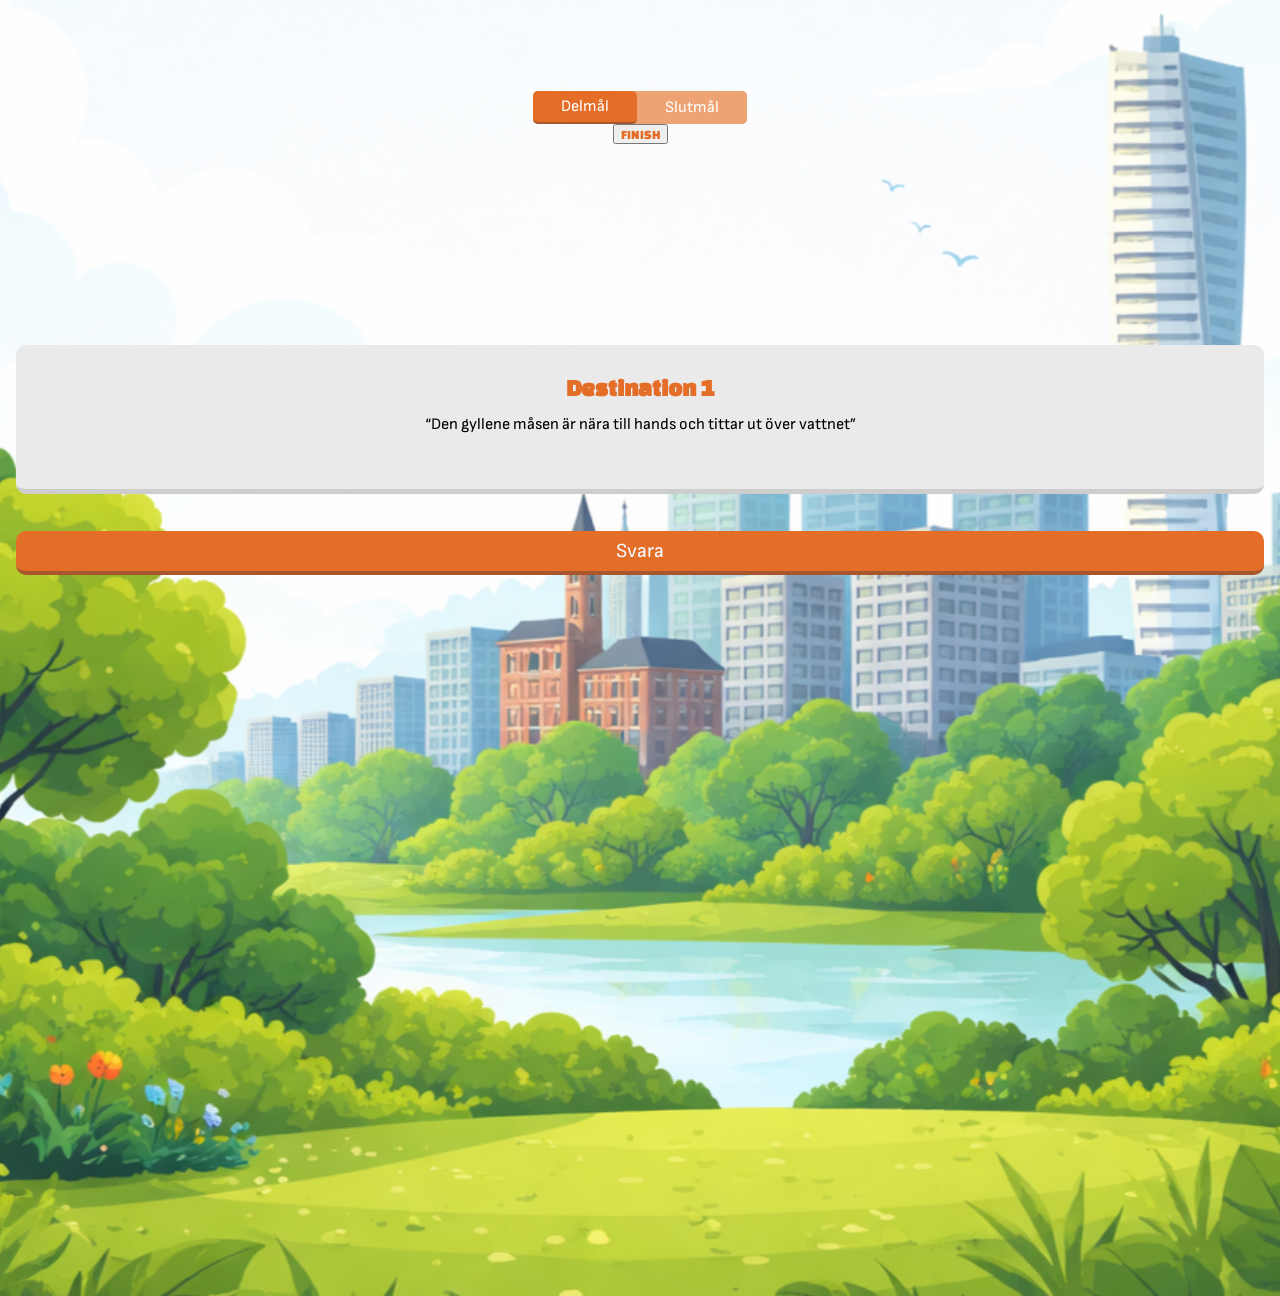
==== client/pages/game.html @ cd7686f3 "Working notification when map btn unlocked" ====
<!DOCTYPE html>
<html lang="en">

<head>
    <meta charset="UTF-8">
    <meta name="viewport" content="width=device-width, initial-scale=1.0">
    <title>Start</title>
    <link rel="stylesheet" href="../css/style.css">
    <link rel="stylesheet" href="../css/game.css">
</head>

<body>
    <img id="gameBackground" src="../media/gameBackground.svg" alt="">
    <main id="pageMain" class="container">
        <section id="timerAndButtonsContainer">
            <h2 id="timer"></h2>
            <div id="buttonContainer">
                <button class="selected" id="partClueBtn">Delmål</button>
                <button id="endClueBtn">Slutmål</button>
            </div>
            <button id="finishBtn" type="button">FINISH</button>

        </section>

        <section id="destinationCardContainer">
            <div class="card">
                <h3>Destination 1</h3>
                <p>“Den gyllene måsen är nära till hands och tittar ut över vattnet”</p>
                <div id="map-btn-wrapper">
                    <button id="mapBtn" class="linkBTN">Karta </button>
                    <div id="notification"></div>
                </div>

            </div>
            <button id="guessPartBtn" class="linkBTN">Svara </button>
        </section>



        <section id="endCardContainer">
            <div class="card">
                <div id="pointContainer">
                    <p>100</p>
                    <img src="../media/el_star-alt.svg" alt="point(s)">
                </div>
                <h3>Ledtråd</h3>
                <p>“Erik vid havet tänker på den nya födelsen i hans gård av pengar.”</p>
            </div>
            <button id="guessEndBtn" class="linkBTN">Svara</button>
        </section>
    </main>
    <div class="overlay-popup">
        <main id="popupMain" class="container">
            <!-- <div id="warningDiv"> <span>VARNING</span> Fel gissning låser svarsknappen för huvudgåtan i 5
                minuter.</div> -->
            <div class="answer-card">
                <img class="close-popup" src="../media/close svg.svg" alt="X to close popup">
                <div class="titleAndInput-container">
                    <h4>Lösning på gåtan</h4>
                    <input type="text">
                    <div id="warningDiv">
                        Fel gissning låser svarsknappen för huvudgåtan i <span>5 minuter</span>
                    </div>
                </div>

                <button class="linkBTN inactive ">Bekräfta</button>
            </div>
        </main>
    </div>

    <script type="module" src="../js/game.js"></script>
    <script type="module" src="../js/gameLogic.js"></script>
</body>

</html>
---- client/css/style.css ----
@font-face {
    font-family: ChangaOne;
    src: url(../media/ChangaOne-Regular.ttf);
}

@font-face {
    font-family: SofiaSans;
    src: url(../media/SofiaSans-VariableFont_wght.ttf);
}

:root {
    --backgroundColor: #F3F9FF;
    --cardColor: #cdcdcd;
    --pFont: SofiaSans;
    --pColorLight: #938C8C;
    --pLarge: 20px;
    --pMedium: 16px;
    --pSmall: 13px;

    --hFont: ChangaOne;
    --hColor: #e46e27;
    --h1Size: 48px;
    --h2Size: 36px;
    --h3Size: 24px;
    --h4Size: 20px;
}


body {
    margin: 0;
    background-color: var(--backgroundColor);
    box-sizing: border-box;
}

.container {
    margin-left: 16px;
    margin-right: 16px;
}

p {
    font-family: var(--pFont);
    margin: 0;
}

h1 {
    font-size: var(--h1Size);
}

h2 {
    font-size: var(--h2Size);
}

h3 {
    font-size: var(--h3Size);
}

h4 {
    font-size: var(--h4Size);
}

h2,
h3,
h4 {
    margin: 0;
}

h1,
h2,
h3,
h4,
button {
    font-family: var(--hFont);
    color: var(--hColor);
}

a {
    text-decoration: none;

}

button:active {
    border-bottom: none;
}

.linkBTN {
    display: flex;
    justify-content: center;
    font-family: var(--pFont);
    font-size: var(--pLarge);
    color: #F3F9FF;
    margin: 5px 0px 0px 0px;
    padding: 8px 0 8px 0;
    width: 100%;
    background-color: var(--hColor);
    border: none;
    border-bottom: 4px solid #A7562E;
    border-radius: 10px;
}


.overlay-popup {

    background-color: rgba(0, 0, 0, 0.75);
    position: absolute;
    top: 0;
    right: 0;
    bottom: 0;
    left: 0;
    display: none;
    align-items: center;
    justify-content: center;
    flex-direction: column;
    z-index: 9999;
    padding: 0 16px;
}

.overlay-popup .container {
    width: 100%;
}


input {
    display: block;
    padding: 8px;
    margin: 0px;
    border: none;
    font-size: 16px;
}

input:focus {
    outline-style: none;
}


.close-popup {
    width: 16px;
    color: #ADADAD;
    position: relative;
    left: -8px;
    top: -8px;
    margin-bottom: -16px;
}


.inactive {
    background-color: #EEA375;
    border-bottom: none;
    color: #EAEAEA;
}

/*
STYLE FOR OVERLAY POPUP CARD
*/

.answer-card {
    display: flex;
    flex-direction: column;
    padding: 24px 16px;
    background: var(--backgroundColor);
    border-radius: 10px;
    gap: 20px;
    /* width: 100%; */
    text-align: center;
}

.answer-card input {
    margin: 8px 0 8px 0;
    background-color: #EAEAEA;
    border: 1px solid #DADADA;
    border-radius: 4px;
}

.answer-card input:focus {
    outline-style: solid;
    outline-color: var(--hColor);
}

.titleAndInput-container {
    display: flex;
    flex-direction: column;
    gap: 8px;
}
---- client/css/game.css ----
body {
    margin: 0px;
}

#gameBackground {
    position: absolute;
    top: 0;
    left: 0;
    right: 0;
    width: 100vw;

    z-index: -1;
}

#pageMain {
    display: flex;
    flex-direction: column;
    align-items: center;
    height: 100vh;
}

section {
    display: flex;
    flex-direction: column;
    align-items: center;
    width: 100%;
    overflow: hidden;
}

#timerAndButtonsContainer {
    height: 30vh;
    padding-top: 75px;
}

#destinationCardContainer {
    gap: 32px;
}

#endCardContainer {
    display: none;
    flex-direction: column;
    gap: 32px;
}

.card {
    background-color: #EAEAEA;
    border-bottom: 5px solid #cdcdcd;
    border-radius: 10px;
    width: 100%;
    padding: 30px;
    box-sizing: border-box;

    display: flex;
    flex-direction: column;
    align-items: center;

    position: relative;
}

.card p {
    margin: 15px 0px 25px 0px;
    font-size: var(--pMedium);
    text-align: center;
}



#pointContainer {
    display: flex;
    position: absolute;
    top: 8px;
    right: 8px;
    gap: 2px;
}

#pointContainer img {
    width: 20px;
    height: 20px;
}

#pointContainer p {
    margin: 0;
}

.guessBtn {
    margin: auto 0px 100px 0px;
    position: relative;
}

#buttonContainer {
    display: flex;
    gap: 0px;
    margin-top: 16px;
    background-color: #EEA375;
    border-radius: 5px;
}

#partClueBtn,
#endClueBtn {
    font-family: var(--pFont);
    font-size: var(--pMedium);
    color: white;
    border: none;
    padding: 6px 28px 6px 28px;
}

#partClueBtn {
    background-color: #EEA375;
    border-radius: 5px;
}

#endClueBtn {
    background-color: #EEA375;
    border-radius: 5px;
}

#buttonContainer .selected {
    background-color: var(--hColor);
    border-bottom: 2px solid #A7562E;
}

#timer {
    font-family: var(--pFont);
    font-size: var(--h2Size);
    color: black;
    font-weight: 250;
}

/* 
#warningDiv {
    background-color: var(--backgroundColor);
    border-radius: 5px;
    margin-bottom: 32px;
    width: fit-content;
    padding: 8px;
    font-size: var(--pSmall);
    font-family: var(--pFont);
    display: none;
} */

#warningDiv {
    font-size: var(--pSmall);
    font-family: var(--pFont);
}

#warningDiv span {
    font-weight: bolder;
    /* display: block; */
}

#map-btn-wrapper {
    display: none;
    position: relative;
    width: 100%;
    /* display: inline-block; */
}

#mapBtn {
    width: 30%;
    font-size: var(--pMedium);
    margin: auto;
}


#notification {
    background-color: #c81b1b;
    color: white;
    font-weight: bold;
    border-radius: 100%;
    position: absolute;
    top: -8px;
    left: 60%;
    width: 18px;
    text-align: center;
    padding: 4px;
}
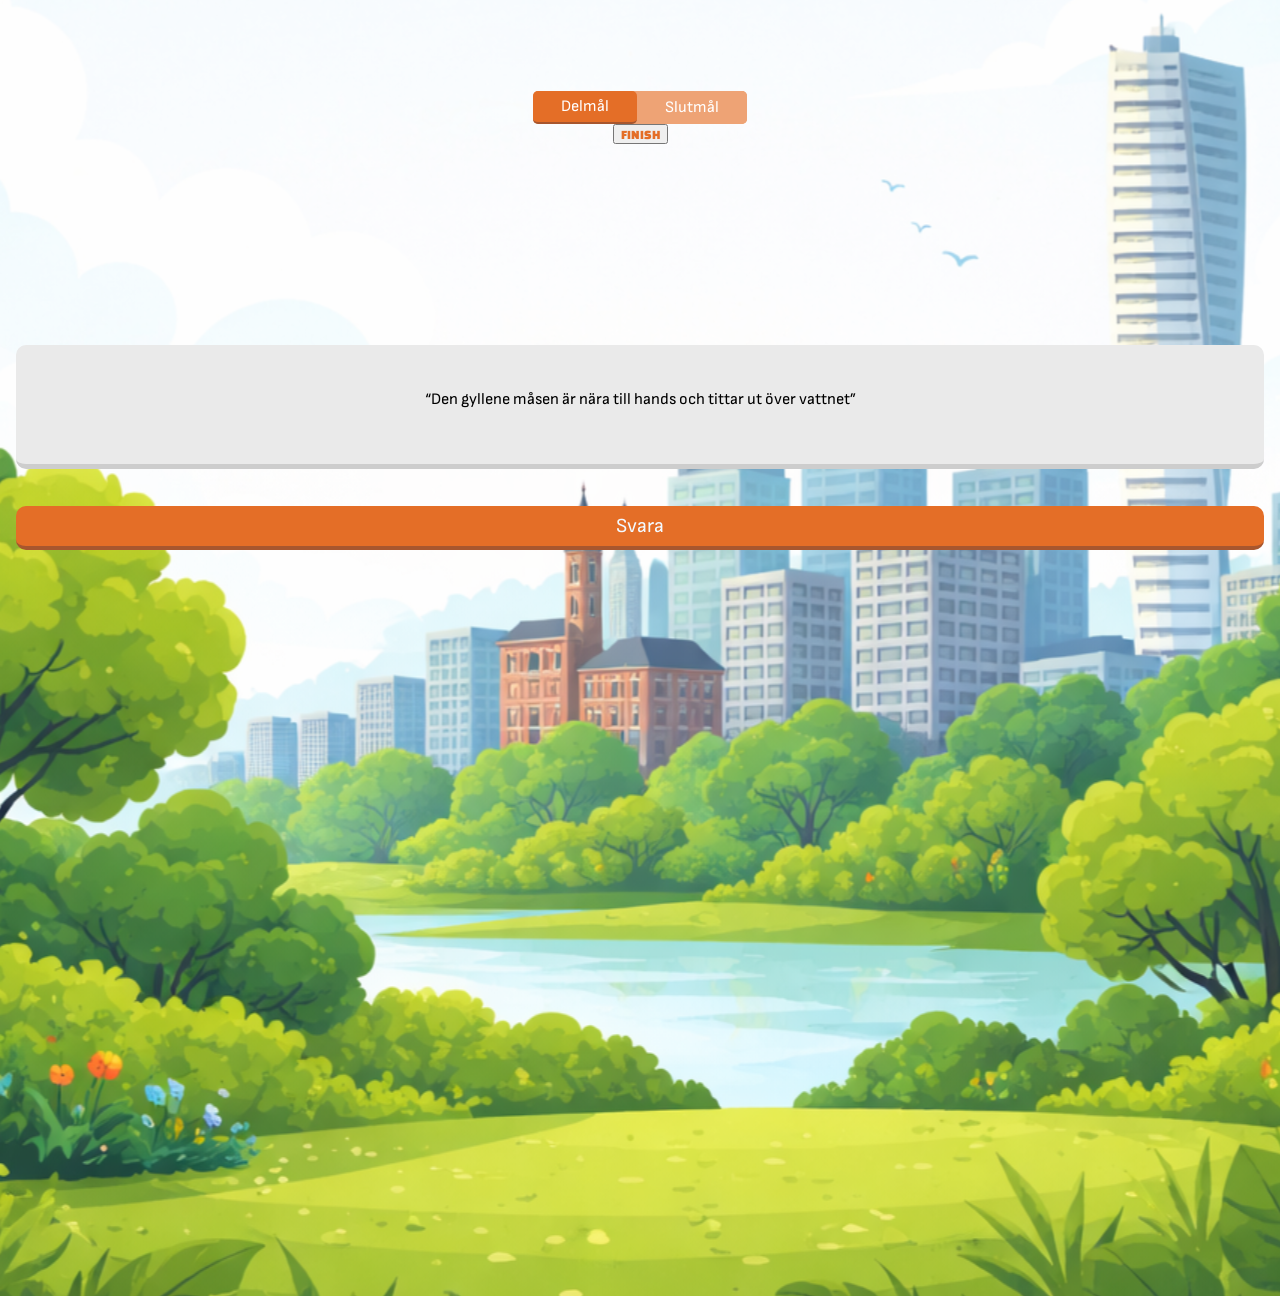
==== commit 2f40af75: "Started on rendering correct hints depending on progression" ====
--- a/client/pages/game.html
+++ b/client/pages/game.html
@@ -24,7 +24,7 @@
 
         <section id="destinationCardContainer">
             <div class="card">
-                <h3>Destination 1</h3>
+                <h3></h3>
                 <p>“Den gyllene måsen är nära till hands och tittar ut över vattnet”</p>
                 <div id="map-btn-wrapper">
                     <button id="mapBtn" class="linkBTN">Karta </button>
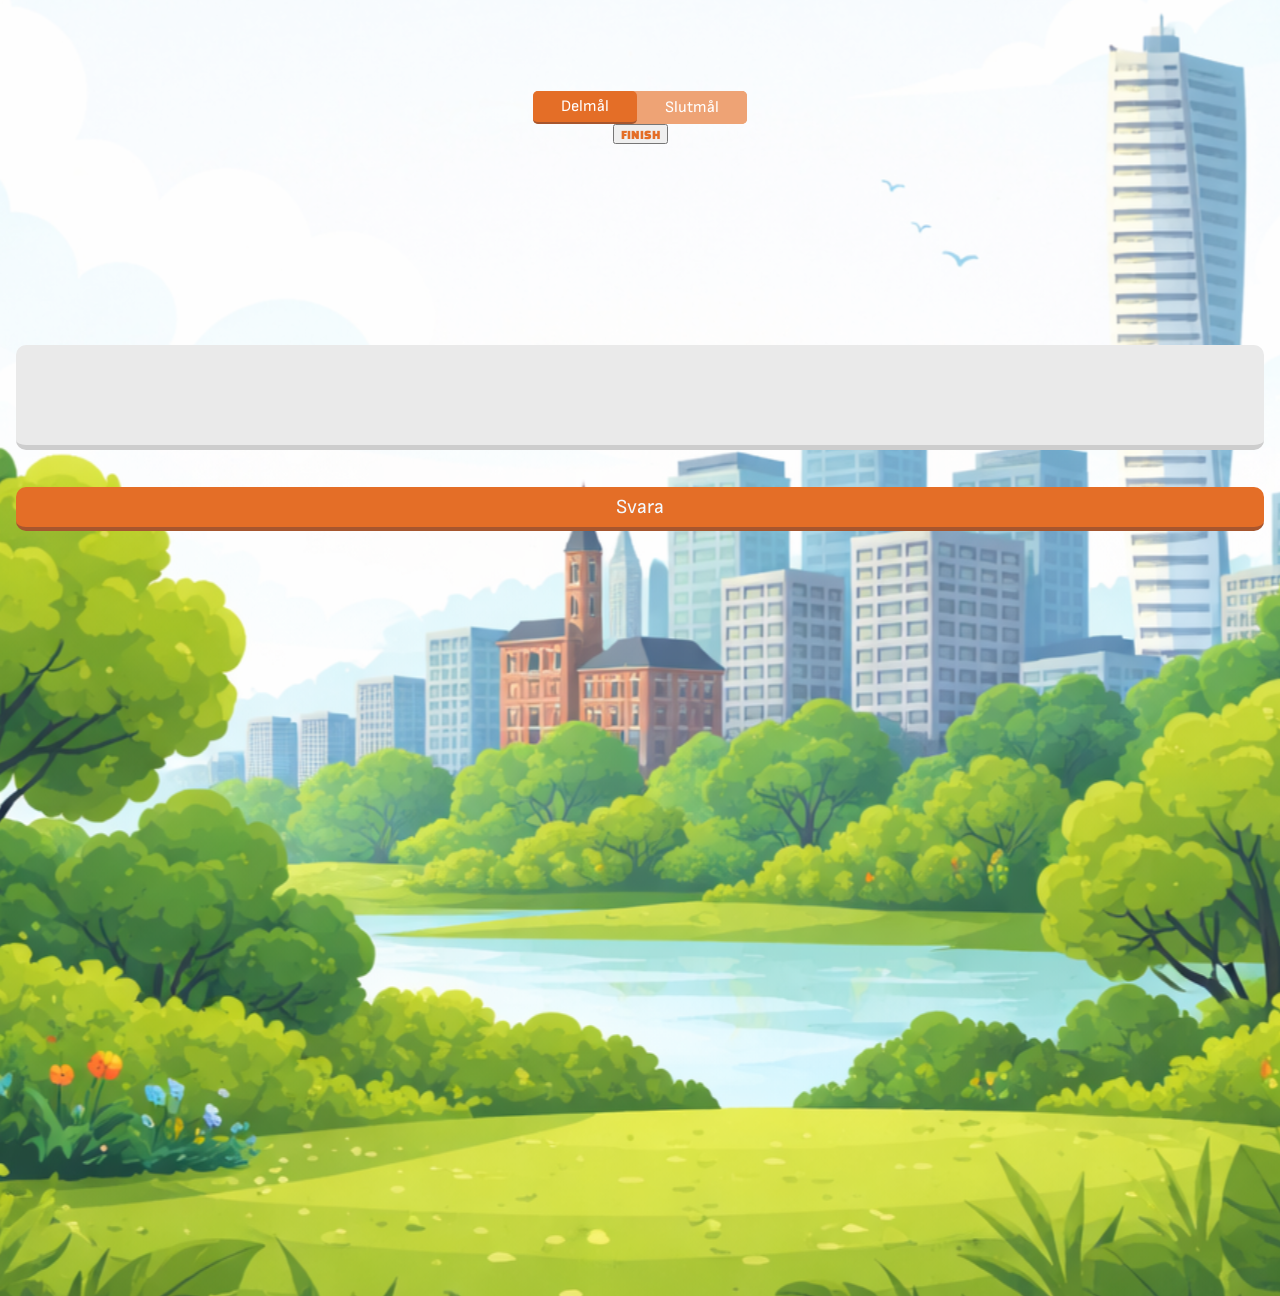
==== commit 6026f861: "Game renders hints correctly now and correct game state. When unlocking map after guessing correct d" ====
--- a/client/pages/game.html
+++ b/client/pages/game.html
@@ -25,7 +25,7 @@
         <section id="destinationCardContainer">
             <div class="card">
                 <h3></h3>
-                <p>“Den gyllene måsen är nära till hands och tittar ut över vattnet”</p>
+                <p></p>
                 <div id="map-btn-wrapper">
                     <button id="mapBtn" class="linkBTN">Karta </button>
                     <div id="notification"></div>
@@ -58,9 +58,7 @@
                 <div class="titleAndInput-container">
                     <h4>Lösning på gåtan</h4>
                     <input type="text">
-                    <div id="warningDiv">
-                        Fel gissning låser svarsknappen för huvudgåtan i <span>5 minuter</span>
-                    </div>
+                    <div id="warningDiv"></div>
                 </div>
 
                 <button class="linkBTN inactive ">Bekräfta</button>
--- a/client/css/style.css
+++ b/client/css/style.css
@@ -179,4 +179,8 @@
     display: flex;
     flex-direction: column;
     gap: 8px;
+}
+
+.hidden {
+    display: none;
 }
--- a/client/css/game.css
+++ b/client/css/game.css
@@ -173,4 +173,21 @@
     width: 18px;
     text-align: center;
     padding: 4px;
+    animation: pulse 1s ease-in-out infinite;
+
+}
+
+
+@keyframes pulse {
+    0% {
+        transform: scale(1);
+    }
+
+    50% {
+        transform: scale(1.1);
+    }
+
+    100% {
+        transform: scale(1);
+    }
 }
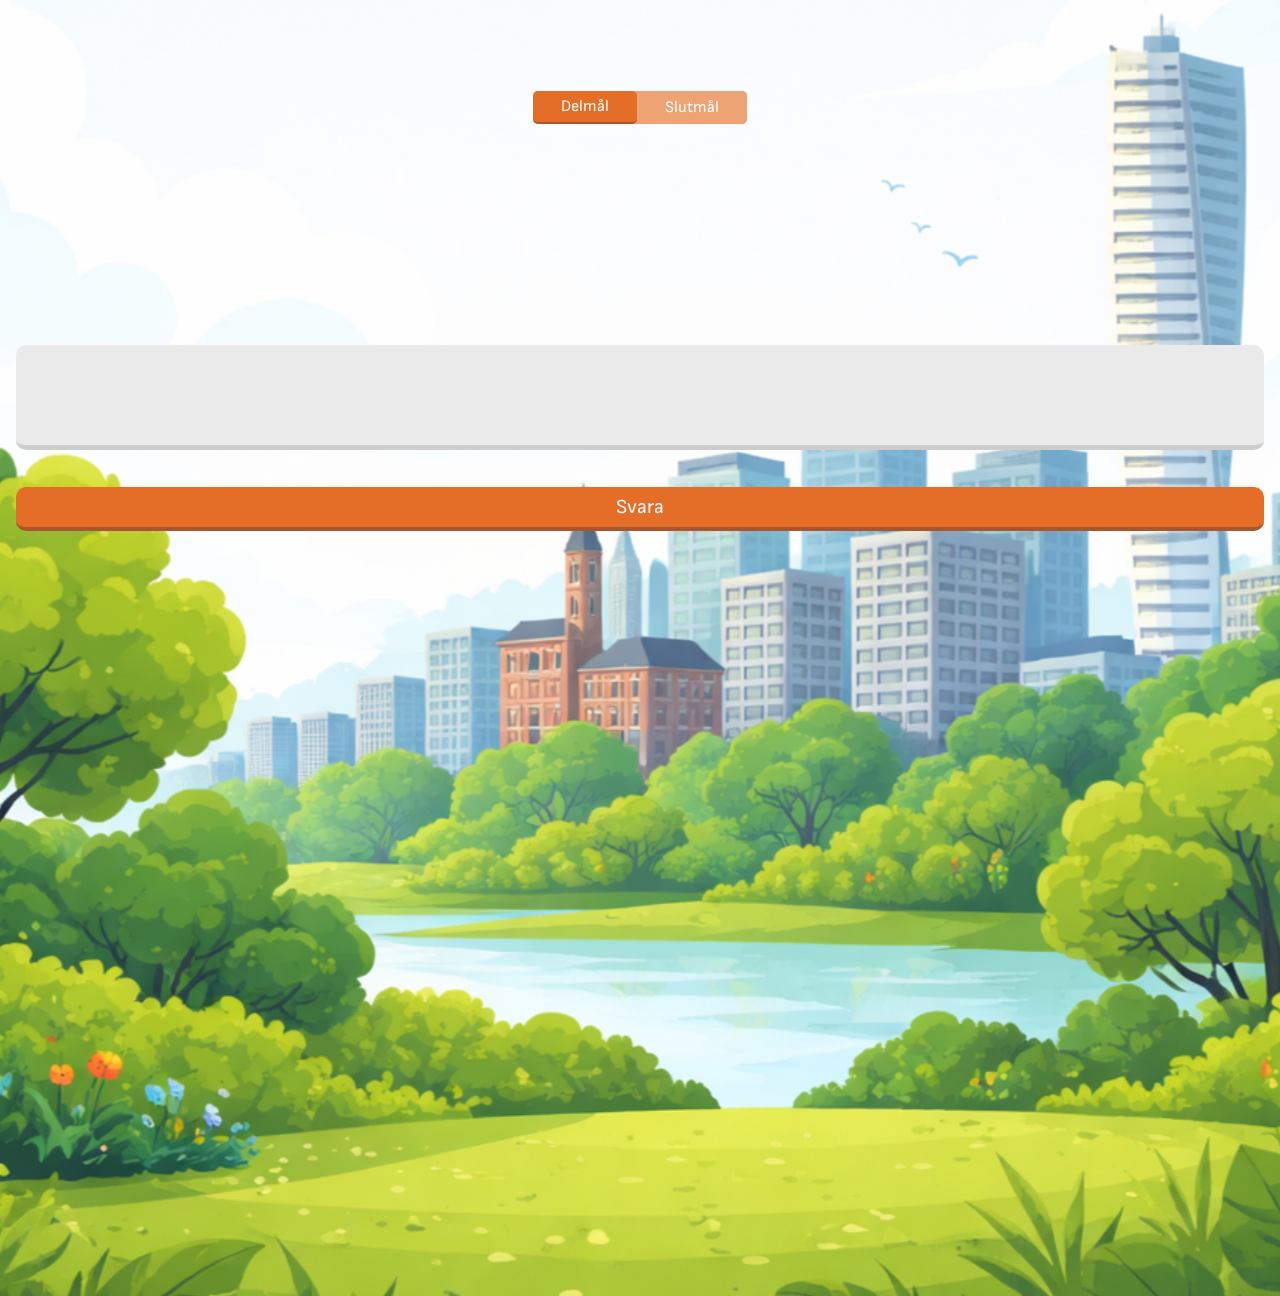
==== commit a3f1daee: "Last commit before user testing may 12 - works as intended but not perfect" ====
--- a/client/pages/game.html
+++ b/client/pages/game.html
@@ -18,7 +18,6 @@
                 <button class="selected" id="partClueBtn">Delmål</button>
                 <button id="endClueBtn">Slutmål</button>
             </div>
-            <button id="finishBtn" type="button">FINISH</button>
 
         </section>
 
@@ -38,16 +37,19 @@
 
 
         <section id="endCardContainer">
-            <div class="card">
-                <div id="pointContainer">
-                    <p>100</p>
-                    <img src="../media/el_star-alt.svg" alt="point(s)">
+            <div id="hasMainCards">
+                <div class="card">
+                    <div id="pointContainer">
+                        <p></p>
+                        <img src="../media/el_star-alt.svg" alt="point(s)">
+                    </div>
+                    <h3></h3>
+                    <p></p>
                 </div>
-                <h3>Ledtråd</h3>
-                <p>“Erik vid havet tänker på den nya födelsen i hans gård av pengar.”</p>
             </div>
             <button id="guessEndBtn" class="linkBTN">Svara</button>
         </section>
+
     </main>
     <div class="overlay-popup">
         <main id="popupMain" class="container">
--- a/client/css/game.css
+++ b/client/css/game.css
@@ -1,5 +1,8 @@
 body {
     margin: 0px;
+    height: auto;
+    min-height: 100%;
+    overflow-y: auto;
 }
 
 #gameBackground {
@@ -40,6 +43,7 @@
     display: none;
     flex-direction: column;
     gap: 32px;
+    margin-bottom: 20%;
 }
 
 .card {
@@ -126,17 +130,20 @@
     font-weight: 250;
 }
 
-/* 
-#warningDiv {
-    background-color: var(--backgroundColor);
-    border-radius: 5px;
-    margin-bottom: 32px;
-    width: fit-content;
-    padding: 8px;
-    font-size: var(--pSmall);
-    font-family: var(--pFont);
+.overlay-popup {
+    background-color: rgba(0, 0, 0, 0.75);
+    position: fixed;
+    top: 0;
+    right: 0;
+    bottom: 0;
+    left: 0;
     display: none;
-} */
+    align-items: center;
+    justify-content: center;
+    flex-direction: column;
+    z-index: 9999;
+    padding: 0 16px;
+}
 
 #warningDiv {
     font-size: var(--pSmall);
@@ -190,4 +197,22 @@
     100% {
         transform: scale(1);
     }
+}
+
+#hasMainCards {
+    display: flex;
+    flex-direction: column;
+    gap: 16px;
+}
+
+#endCardContainer,
+#hasMainCards {
+    height: auto;
+    overflow: visible;
+}
+
+#pageMain {
+    height: auto;
+    min-height: 100%;
+    overflow: visible;
 }
